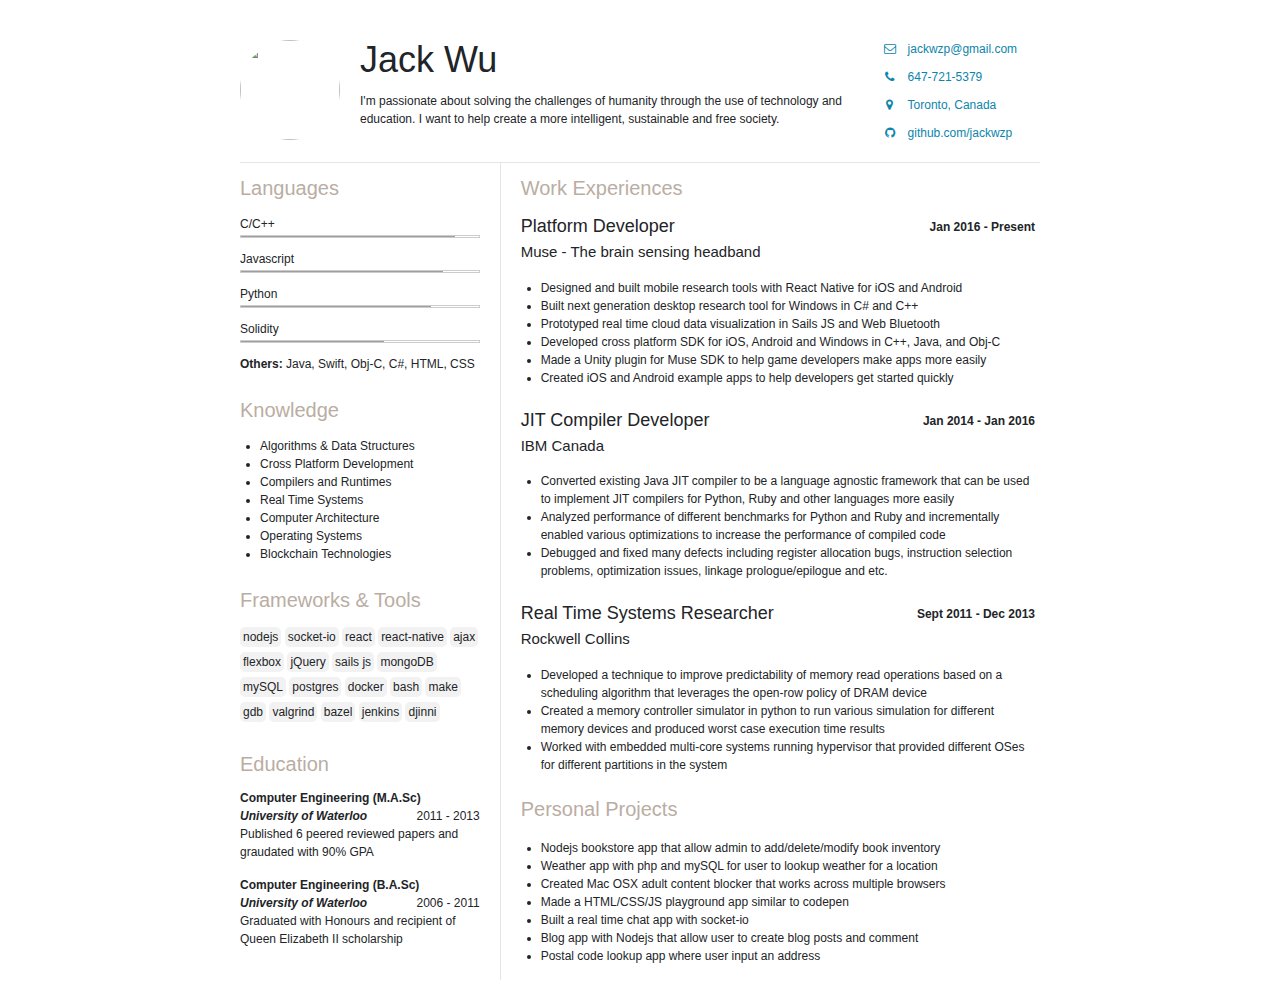
==== index.html @ 64647bea "Final Tweaks" ====
<!DOCTYPE html>
<html>
   <head>
      <link rel="stylesheet" href="style.css">
      <meta name="viewport" content="width=device-width, initial-scale=1.0">
      <title>Jack Wu - Software Developer</title>
      <meta charset="utf-8">
      <link rel="stylesheet" href="https://www.w3schools.com/w3css/4/w3.css">
      <link href="https://maxcdn.bootstrapcdn.com/font-awesome/4.7.0/css/font-awesome.min.css" rel="stylesheet" integrity="sha384-wvfXpqpZZVQGK6TAh5PVlGOfQNHSoD2xbE+QkPxCAFlNEevoEH3Sl0sibVcOQVnN" crossorigin="anonymous">
   </head>

   <body>
      <div class="container">

         <!-- HEADER -->
         <div class="header">
            <!-- <img id="profile-pic" src="https://storage.googleapis.com/choosemuse/Headshots/Andrew.jpg"/> -->
            <img id="profile-pic" src="https://en.gravatar.com/userimage/83760290/5ca10c9b306069e3bc7befd057744ef7.png?size=200"/>
            <div class="intro">
               <div class="jumbotron"><h1>Jack Wu</h1></div>
               <p>I'm passionate about solving the challenges of humanity through the use of technology and education. I want to help create a more intelligent, sustainable and free society.</p>
            </div>
            <div class="contact-info">
               <ul>
                  <li><i class="fa fa-fw fa-envelope-o icon-item" aria-hidden="true"></i>jackwzp@gmail.com</li>
                  <li><i class="fa fa-fw fa-phone icon-item" aria-hidden="true"></i>647-721-5379</li>
                  <li><i class="fa fa-fw fa-map-marker icon-item" aria-hidden="true"></i>Toronto, Canada</li>
                  <li><i class="fa fa-fw fa-github icon-item" aria-hidden="true"></i>github.com/jackwzp</li>
               </ul>
            </div>
         </div>


         <!-- BODY -->
         <div class="main-info">
            <!-- Side Bar -->
            <div class="side-bar">
               <div class="skills">
                  <h4>Languages</h4>
                  <p>C/C++</p>
                  <div class="w3-border">
                    <div class="w3-grey" style="height:1px;width:90%"></div>
                  </div>

                  <p>Javascript</p>
                  <div class="w3-border">
                    <div class="w3-grey" style="height:1px;width:85%"></div>
                  </div>

                  <p>Python</p>
                  <div class="w3-border">
                    <div class="w3-grey" style="height:1px;width:80%"></div>
                  </div>

                  <p>Solidity</p>
                  <div class="w3-border">
                    <div class="w3-grey" style="height:1px;width:60%"></div>
                  </div>

                  <p><strong>Others:</strong> Java, Swift, Obj-C, C#, HTML, CSS </p>
               </div>

               <div class="knowledge">
                  <h4>Knowledge</h4>
                  <ul class="knowledge-list">
                     <li>Algorithms & Data Structures</li>
                     <li>Cross Platform Development</li>
                     <li>Compilers and Runtimes</li>
                     <li>Real Time Systems</li>
                     <li>Computer Architecture</li>
                     <li>Operating Systems</li>
                     <li>Blockchain Technologies</li>                     
                  </ul>
                  <!-- <p class="knowledge-list">Algorithm & Data Structures, Operating Systems, Compilers and Runtimes, Real Time Systems, Computer Architecture, Cross Platform Development and Blockchain</p> -->
               </div>

               <div class="frameworks">
                  <h4>Frameworks & Tools</h4>
                  <ul>
                     <li>nodejs</li> <li>socket-io</li> <li>react</li> <li>react-native</li> <li>ajax</li>
                     <li>flexbox</li> <li>jQuery</li> <li>sails js</li> <li>mongoDB</li> <li>mySQL</li> <li>postgres</li>
                     <li>docker</li> <li>bash</li> <li>make</li> <li>gdb</li> <li>valgrind</li> <li>bazel</li>
                     <li>jenkins</li> <li>djinni</li>
                  </ul>
                  <!-- <p class="knowledge-list">nodejs, socket-io, react, react native, sails JS, flexbox, jQuery, Ajax, mongoDB, MySQL, Postgres, Unity, docker, bash, make, gdb, valgrind, git, djinni, jenkins, bazel</p> -->
               </div>

               <div class="education">
                  <h4>Education</h4>
                  <div class="education-item">
                     <p><strong>Computer Engineering (M.A.Sc)</strong></p>
                     <div class="education-year">
                        <p><em><strong>University of Waterloo</strong></em></p>
                        <p>2011 - 2013</p>
                     </div>
                     <p>Published 6 peered reviewed papers and graudated with 90% GPA</p>
                  </div>
                  <div class="education-item">
                     <p><strong>Computer Engineering (B.A.Sc)</strong></p>
                     <div class="education-year">
                        <p><em><strong>University of Waterloo</strong></em></p>
                        <p>2006 - 2011</p>
                     </div>
                     <p>Graduated with Honours and recipient of Queen Elizabeth II scholarship</p>
                  </div>
               </div>

            </div>

            <!-- Experiences -->
            <div class="info">
               <section class="experience">
                  <h4>Work Experiences</h4>
                  
                  <div class="experience-item">
                     <div class="exp-title">
                        <h2>Platform Developer</h2>
                        <p><strong>Jan 2016 - Present</strong></p>
                     </div>
                     <h3>Muse - The brain sensing headband</h3>
                     <ul>
                        <li>Designed and built mobile research tools with React Native for iOS and Android</li>
                        <li>Built next generation desktop research tool for Windows in C# and C++</li>                        
                        <li>Prototyped real time cloud data visualization in Sails JS and Web Bluetooth</li>
                        <li>Developed cross platform SDK for iOS, Android and Windows in C++, Java, and Obj-C</li>
                        <li>Made a Unity plugin for Muse SDK to help game developers make apps more easily</li>
                        <li>Created iOS and Android example apps to help developers get started quickly</li>
                     </ul>
                  </div>

                  <div class="experience-item">
                     <div class="exp-title">
                        <h2>JIT Compiler Developer</h2>
                        <p><strong>Jan 2014 - Jan 2016</strong></p>
                     </div>
                     <h3>IBM Canada</h3>
                     <ul>
                        <li>Converted existing Java JIT compiler to be a language agnostic framework that can be used to implement JIT compilers for Python, Ruby and other languages more easily</li>
                        <li>Analyzed performance of different benchmarks for Python and Ruby and incrementally enabled various optimizations to increase the performance of compiled code</li>
                        <li>Debugged and fixed many defects including register allocation bugs, instruction selection problems, optimization issues, linkage prologue/epilogue and etc.</li>
                     </ul>
                  </div>

                  <div class="experience-item">
                     <div class="exp-title">
                        <h2>Real Time Systems Researcher</h2>
                        <p><strong>Sept 2011 - Dec 2013</strong></p>
                     </div>
                     <h3>Rockwell Collins</h3>
                     <ul>
                        <li>Developed a technique to improve predictability of memory read operations based on a scheduling algorithm that leverages the open-row policy of DRAM device</li>
                        <li>Created a memory controller simulator in python to run various simulation for different memory devices and produced worst case execution time results</li>
                        <li>Worked with embedded multi-core systems running hypervisor that provided different OSes for different partitions in the system</li>
                     </ul>
                  </div>                  
               </section>

               <section class="projects">
                  <h4>Personal Projects</h4>
                  <ul>
                        <li>Nodejs bookstore app that allow admin to add/delete/modify book inventory</li>
                        <li>Weather app with php and mySQL for user to lookup weather for a location</li>
                        <li>Created Mac OSX adult content blocker that works across multiple browsers</li>
                        <li>Made a HTML/CSS/JS playground app similar to codepen</li>
                        <li>Built a real time chat app with socket-io</li>
                        <li>Blog app with Nodejs that allow user to create blog posts and comment</li>
                        <li>Postal code lookup app where user input an address</li>
                     </ul>
               </section>
            </div>
         </div>

      </div>
   </body>
</html>
---- style.css ----
body {
    font-family: Avenir-Book, sans-serif;
    /*background: #f7f6f5;*/
    color: #212429;
    margin: 0;
    text-rendering: optimizeLegibility;
    -webkit-font-smoothing: antialiased;
    -moz-osx-font-smoothing: grayscale;
    background-size: 100%;
    background-position: 0 -75px;
    background-repeat: no-repeat;
    -webkit-animation: fadein 1s ease;
    animation: fadein 1s ease;
    padding: 20px
}

a {
    text-decoration: none;
    color: #212429;
    -webkit-transition: color 0.25s;
    transition: color 0.25s
}
a:hover {
    color: #0C85AC;
    -webkit-transition: color 0.25s;
    transition: color 0.25s
}
h1 {
    font-family: Avenir-Heavy, sans-serif;
    font-size: 26px;
    line-height: 40px
}
h1 .light {
    font-family: Avenir-Light;
    font-weight: 400
}
h3 {
    font-weight: 300
}
h4 {
    font-family: Avenir-Heavy, sans-serif;
    font-size: 14px;
    color: #BAADA3;
    margin-bottom: 20px;
    margin-top: 25px
}
p {
    font-family: Avenir-Book, Avenir-Light, sans-serif;
    font-size: 12px;
    color: #222427;
}

/*ul {
    list-style-type: none;
    margin: 0;
    padding: 0
}
ul li {
    display: inline;
    font-family: Avenir-Medium, sans-serif;
    font-size: 18px;
    color: #0C85AC;
    padding: 5px
}
ul li:first-of-type {
    margin-right: 25px;
    padding-left: 0
}*/


.container {
    max-width: 800px;
    margin: auto;
    display: flex;
    justify-content: flex-start;
    flex-direction: column;
}

.header {
    display: flex;
    flex-direction: row;
}

#profile-pic {
    border-radius: 50%;
    margin: 20px 20px 20px 0;
    width: 100px;
    height: 100px;
}

.intro {
    margin-top: 10px;
    flex: 5;
}

.jumbotron {
    display: flex;
    justify-content: space-between;
    margin-bottom: -10px;
    /*margin-right: 10px;*/
}

.icon-item {
    margin-right: 10px;
}

.contact-info {
    display: flex;
    flex: 2;
    flex-direction: column;
    justify-content: space-between;
    margin-left: -30px;
}

.contact-info ul {
    list-style-type: none;
}

.contact-info ul li {
    font-family: Avenir-Medium, sans-serif;
    font-size: 12px;
    color: #0C85AC;
    padding: 5px;
}

.main-info {
    border-top: 1px solid rgba(0, 0, 0, 0.1);
    display: flex;    
}

.side-bar {
    border-right: 1px solid rgba(0, 0, 0, 0.1);
    display: flex;
    margin-right: 20px;
    flex: 1;
    flex-direction: column;
}

.info {
    flex: 2;
}

.w3-border {
    margin-right: 20px;
    margin-top: -10px;
}

.knowledge-list {
    /*text-align: justify;*/
    line-height: 18px;
    margin-right: 20px;
}

.knowledge ul {
    margin-left: -20px;
    font-family: Avenir-Book, Avenir-Light, sans-serif;
    font-size: 12px;
    color: #222427;
}

.frameworks ul {
    list-style: none;
    margin-right: 20px;
    overflow: hidden; 
    padding: 0;
    font-family: Avenir-Book, Avenir-Light, sans-serif;
    font-size: 12px;
    color: #222427;
}

.frameworks ul li {
    background: #f2f2f2;
    border-radius: 5px;
    color: #222427;
    display: inline-block;
    height: 20px;
    line-height: 20px;
    padding: 0 3px 0 3px;
    position: relative;
    margin-bottom: 5px;
    text-decoration: none;
    -webkit-transition: color 0.2s;
}

.education-item {
    margin-bottom: 15px;
    margin-right: 20px;
}

.education-item p {
    margin: 0;
}

.education-year {
    display: flex;
    flex-direction: row;
    justify-content: space-between;
}

.experience-item {
    margin-bottom: 20px
}

.experience-item h2 {
    margin: 0;
    font-family: Avenir-Heavy, sans-serif;
    font-size: 18px;
    color: #222427
}

.experience-item h3 {
    margin-top: 0;
    font-family: Avenir-Heavy, sans-serif;
    font-size: 15px;
    color: #222427
}

.exp-title {
    display: flex;
    justify-content: space-between;
}

.exp-title p {
    margin: 5px;
}

.experience-item ul {
    margin-left: -20px;
}

.experience-item ul li {
    font-family: Avenir-Book, Avenir-Light, sans-serif;
    font-size: 12px;
    color: #222427;
}

.projects ul {
    margin-left: -20px;
}

.projects ul li {
    font-family: Avenir-Book, Avenir-Light, sans-serif;
    font-size: 12px;
    color: #222427;
}


@media only screen and (max-width: 500px) {
    body {
        background-size: 100%;
        background-position: 0 0
    }
    .one-half:first-of-type {
        margin-right: 0;
        margin-bottom: 50px
    }
    section.intro {
        margin: 20px 0 40px 0
    }
    ul li {
        display: block;
        padding: 10px 10px 10px 0;
        margin: 5px 0 5px 0
    }
    .right-col {
        width: 100%;
        margin-bottom: 10px
    }
    .left-col {
        width: 100%;
        margin-bottom: 5px
    }
    h4 {
        margin-bottom: 20px
    }
    section.education,
    section.experience {
        margin-bottom: 40px
    }
    section.footer a {
        display: block;
        padding: 10px
    }
}


/*section.experience {
    border-top: 1px solid rgba(0, 0, 0, 0.1);
    margin-bottom: 60px
}*/

/*.left-col {
    width: 20%;
    box-sizing: border-box;
    display: inline-block;
    vertical-align: top;
    font-family: Avenir-Book, Avenir-Light, sans-serif;
    font-size: 15px;
    color: #222427;
    letter-spacing: 1px;
    padding-right: 20px
}
.right-col {
    width: 80%;
    box-sizing: border-box;
    display: inline-block;
    vertical-align: top;
    margin-bottom: 20px
}
.right-col h2 {
    margin: 0;
    font-family: Avenir-Heavy, sans-serif;
    font-size: 18px;
    color: #222427
}
.right-col h3 {
    margin-top: 0;
    font-family: Avenir-Heavy, sans-serif;
    font-size: 15px;
    color: #222427
}
*/


/*section.intro {
    margin: 0
}
section.intro a {
    color: #0C85AC
}
section.intro a:hover {
    color: #222427
}
section.intro li a::after {
    content: url('arrow.svg');
    padding: 0 2px 0 10px;
    position: relative;
    top: -3px;
    right: 0;
    -webkit-transition: right 0.75s ease;
    transition: right 0.75s ease
}
section.intro li a:hover::after {
    right: -10px;
    -webkit-transition: right 0.5s ease;
    transition: right 0.5s ease
}*/


/*section.footer {
    text-align: center;
    margin: 75px auto 75px auto;
    max-width: 260px
}
section.footer p {
    font-family: Avenir-Medium, sans-serif;
    font-size: 18px;
    color: #222427;
    line-height: 30px
}
section.footer a {
    color: #0C85AC
}
section.footer a:hover {
    color: #000
}
section.footer .sunset {
    text-align: center;
    margin-top: 60px
}
section.footer .sunset img {
    width: 50px;
    height: 50px
}*/
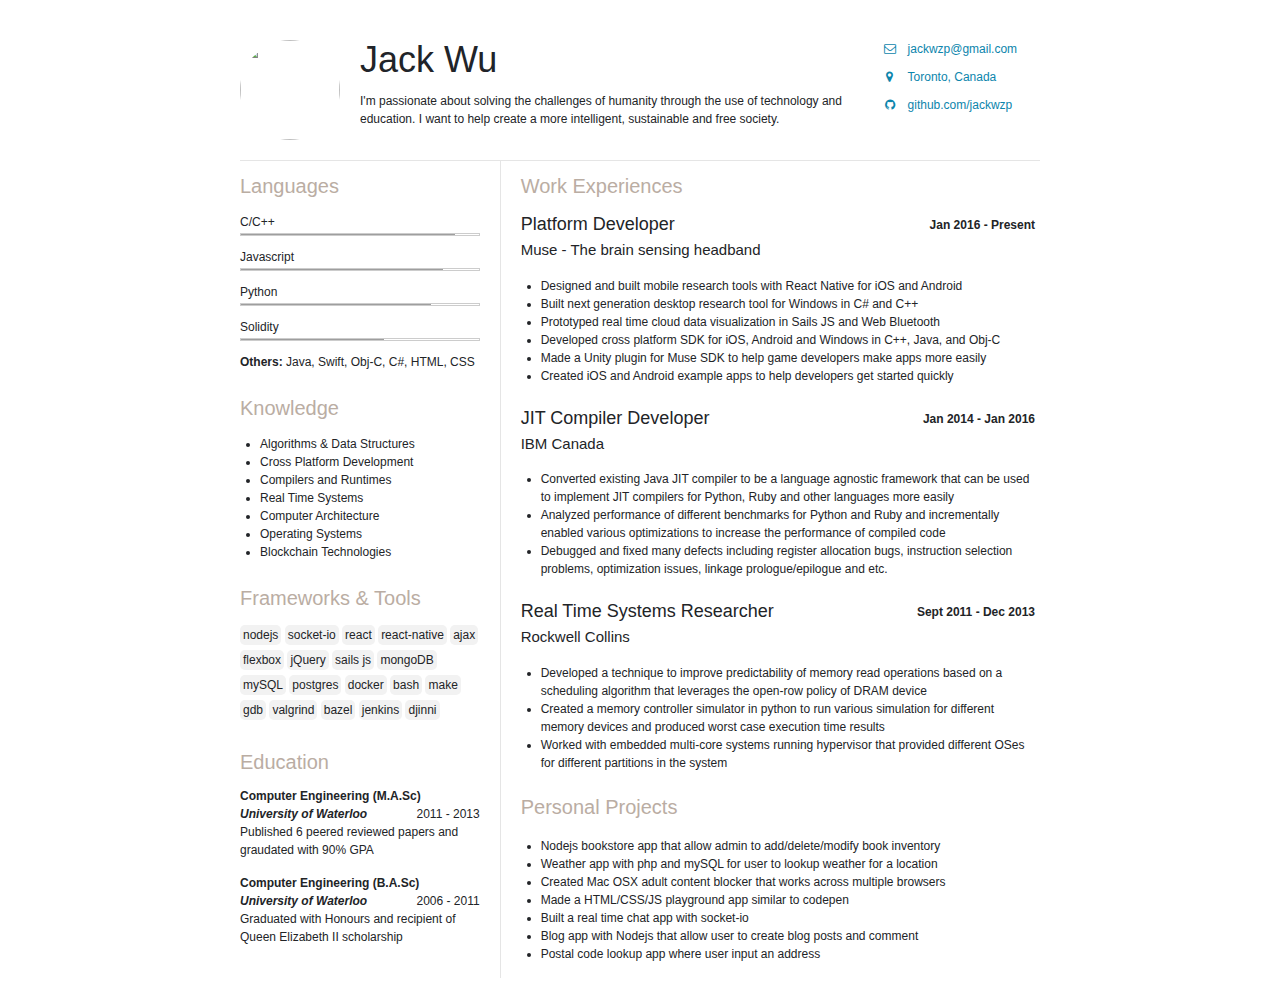
==== commit 79b7aac5: "remove info" ====
--- a/index.html
+++ b/index.html
@@ -14,8 +14,8 @@
 
          <!-- HEADER -->
          <div class="header">
-            <!-- <img id="profile-pic" src="https://storage.googleapis.com/choosemuse/Headshots/Andrew.jpg"/> -->
             <img id="profile-pic" src="https://en.gravatar.com/userimage/83760290/5ca10c9b306069e3bc7befd057744ef7.png?size=200"/>
+
             <div class="intro">
                <div class="jumbotron"><h1>Jack Wu</h1></div>
                <p>I'm passionate about solving the challenges of humanity through the use of technology and education. I want to help create a more intelligent, sustainable and free society.</p>
@@ -23,7 +23,6 @@
             <div class="contact-info">
                <ul>
                   <li><i class="fa fa-fw fa-envelope-o icon-item" aria-hidden="true"></i>jackwzp@gmail.com</li>
-                  <li><i class="fa fa-fw fa-phone icon-item" aria-hidden="true"></i>647-721-5379</li>
                   <li><i class="fa fa-fw fa-map-marker icon-item" aria-hidden="true"></i>Toronto, Canada</li>
                   <li><i class="fa fa-fw fa-github icon-item" aria-hidden="true"></i>github.com/jackwzp</li>
                </ul>
@@ -69,7 +68,7 @@
                      <li>Real Time Systems</li>
                      <li>Computer Architecture</li>
                      <li>Operating Systems</li>
-                     <li>Blockchain Technologies</li>                     
+                     <li>Blockchain Technologies</li>
                   </ul>
                   <!-- <p class="knowledge-list">Algorithm & Data Structures, Operating Systems, Compilers and Runtimes, Real Time Systems, Computer Architecture, Cross Platform Development and Blockchain</p> -->
                </div>
@@ -111,7 +110,7 @@
             <div class="info">
                <section class="experience">
                   <h4>Work Experiences</h4>
-                  
+
                   <div class="experience-item">
                      <div class="exp-title">
                         <h2>Platform Developer</h2>
@@ -120,7 +119,7 @@
                      <h3>Muse - The brain sensing headband</h3>
                      <ul>
                         <li>Designed and built mobile research tools with React Native for iOS and Android</li>
-                        <li>Built next generation desktop research tool for Windows in C# and C++</li>                        
+                        <li>Built next generation desktop research tool for Windows in C# and C++</li>
                         <li>Prototyped real time cloud data visualization in Sails JS and Web Bluetooth</li>
                         <li>Developed cross platform SDK for iOS, Android and Windows in C++, Java, and Obj-C</li>
                         <li>Made a Unity plugin for Muse SDK to help game developers make apps more easily</li>
@@ -152,7 +151,7 @@
                         <li>Created a memory controller simulator in python to run various simulation for different memory devices and produced worst case execution time results</li>
                         <li>Worked with embedded multi-core systems running hypervisor that provided different OSes for different partitions in the system</li>
                      </ul>
-                  </div>                  
+                  </div>
                </section>
 
                <section class="projects">
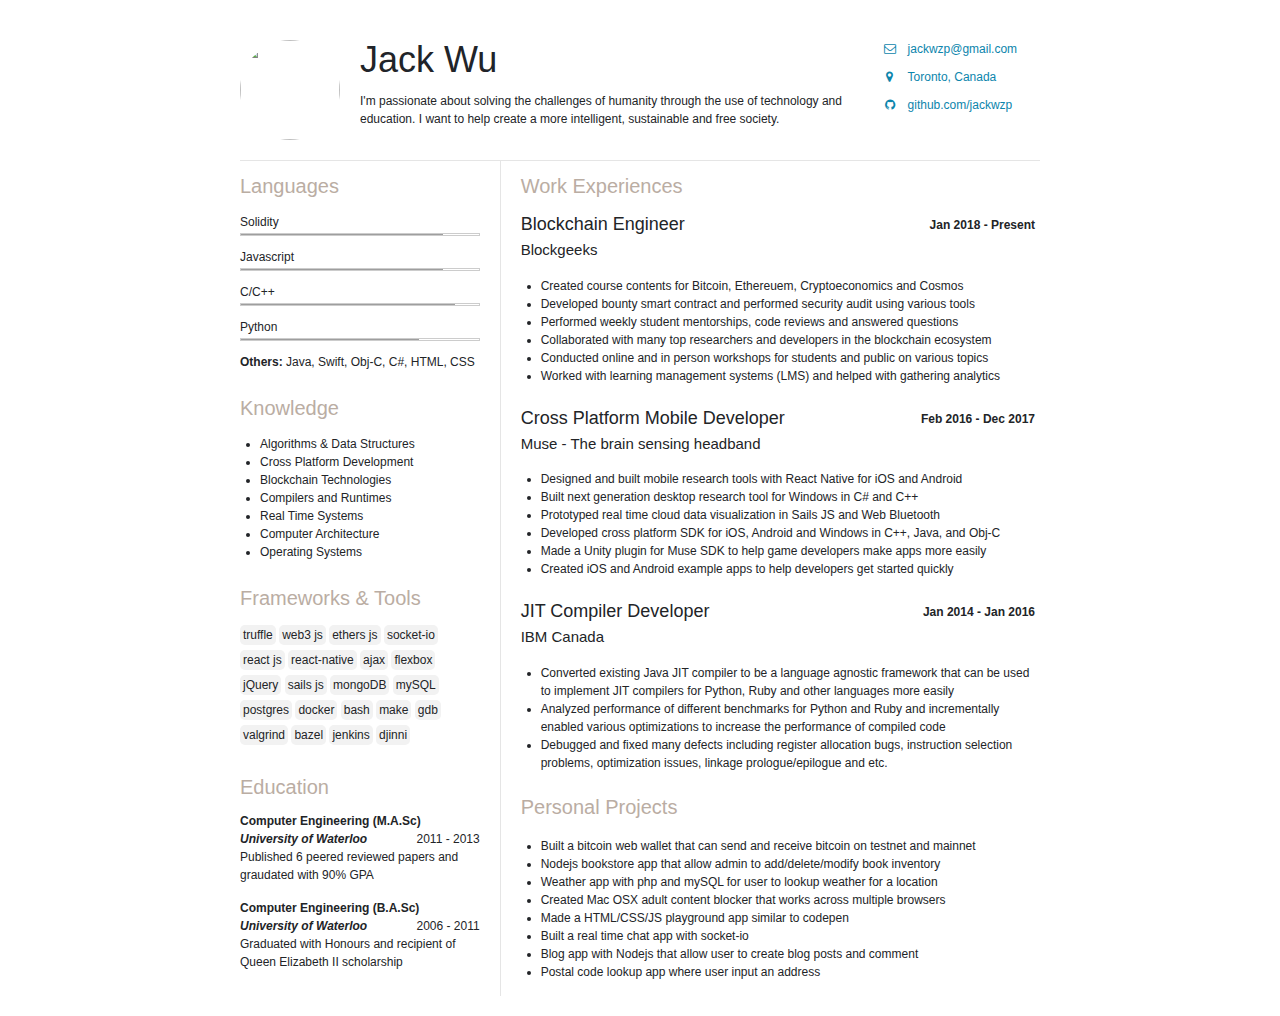
==== commit 2bcd2423: "update bg exp" ====
--- a/index.html
+++ b/index.html
@@ -36,9 +36,9 @@
             <div class="side-bar">
                <div class="skills">
                   <h4>Languages</h4>
-                  <p>C/C++</p>
+                  <p>Solidity</p>
                   <div class="w3-border">
-                    <div class="w3-grey" style="height:1px;width:90%"></div>
+                    <div class="w3-grey" style="height:1px;width:85%"></div>
                   </div>
 
                   <p>Javascript</p>
@@ -46,14 +46,14 @@
                     <div class="w3-grey" style="height:1px;width:85%"></div>
                   </div>
 
+                  <p>C/C++</p>
+                  <div class="w3-border">
+                    <div class="w3-grey" style="height:1px;width:90%"></div>
+                  </div>
+
                   <p>Python</p>
                   <div class="w3-border">
-                    <div class="w3-grey" style="height:1px;width:80%"></div>
-                  </div>
-
-                  <p>Solidity</p>
-                  <div class="w3-border">
-                    <div class="w3-grey" style="height:1px;width:60%"></div>
+                    <div class="w3-grey" style="height:1px;width:75%"></div>
                   </div>
 
                   <p><strong>Others:</strong> Java, Swift, Obj-C, C#, HTML, CSS </p>
@@ -64,11 +64,11 @@
                   <ul class="knowledge-list">
                      <li>Algorithms & Data Structures</li>
                      <li>Cross Platform Development</li>
+                     <li>Blockchain Technologies</li>
                      <li>Compilers and Runtimes</li>
                      <li>Real Time Systems</li>
                      <li>Computer Architecture</li>
                      <li>Operating Systems</li>
-                     <li>Blockchain Technologies</li>
                   </ul>
                   <!-- <p class="knowledge-list">Algorithm & Data Structures, Operating Systems, Compilers and Runtimes, Real Time Systems, Computer Architecture, Cross Platform Development and Blockchain</p> -->
                </div>
@@ -76,7 +76,7 @@
                <div class="frameworks">
                   <h4>Frameworks & Tools</h4>
                   <ul>
-                     <li>nodejs</li> <li>socket-io</li> <li>react</li> <li>react-native</li> <li>ajax</li>
+                     <li>truffle</li> <li>web3 js</li> <li>ethers js</li> <li>socket-io</li> <li>react js</li> <li>react-native</li> <li>ajax</li>
                      <li>flexbox</li> <li>jQuery</li> <li>sails js</li> <li>mongoDB</li> <li>mySQL</li> <li>postgres</li>
                      <li>docker</li> <li>bash</li> <li>make</li> <li>gdb</li> <li>valgrind</li> <li>bazel</li>
                      <li>jenkins</li> <li>djinni</li>
@@ -112,9 +112,25 @@
                   <h4>Work Experiences</h4>
 
                   <div class="experience-item">
+                    <div class="exp-title">
+                      <h2>Blockchain Engineer</h2>
+                      <p><strong>Jan 2018 - Present</strong></p>
+                    </div>
+                    <h3>Blockgeeks</h3>
+                    <ul>
+                      <li>Created course contents for Bitcoin, Ethereuem, Cryptoeconomics and Cosmos</li>
+                      <li>Developed bounty smart contract and performed security audit using various tools</li>
+                      <li>Performed weekly student mentorships, code reviews and answered questions</li>
+                      <li>Collaborated with many top researchers and developers in the blockchain ecosystem</li>
+                      <li>Conducted online and in person workshops for students and public on various topics</li>
+                      <li>Worked with learning management systems (LMS) and helped with gathering analytics</li>
+                    </ul>
+                  </div>
+
+                  <div class="experience-item">
                      <div class="exp-title">
-                        <h2>Platform Developer</h2>
-                        <p><strong>Jan 2016 - Present</strong></p>
+                        <h2>Cross Platform Mobile Developer</h2>
+                        <p><strong>Feb 2016 - Dec 2017</strong></p>
                      </div>
                      <h3>Muse - The brain sensing headband</h3>
                      <ul>
@@ -140,7 +156,7 @@
                      </ul>
                   </div>
 
-                  <div class="experience-item">
+                  <!-- <div class="experience-item">
                      <div class="exp-title">
                         <h2>Real Time Systems Researcher</h2>
                         <p><strong>Sept 2011 - Dec 2013</strong></p>
@@ -151,12 +167,13 @@
                         <li>Created a memory controller simulator in python to run various simulation for different memory devices and produced worst case execution time results</li>
                         <li>Worked with embedded multi-core systems running hypervisor that provided different OSes for different partitions in the system</li>
                      </ul>
-                  </div>
+                  </div> -->
                </section>
 
                <section class="projects">
                   <h4>Personal Projects</h4>
                   <ul>
+                        <li>Built a bitcoin web wallet that can send and receive bitcoin on testnet and mainnet</li>
                         <li>Nodejs bookstore app that allow admin to add/delete/modify book inventory</li>
                         <li>Weather app with php and mySQL for user to lookup weather for a location</li>
                         <li>Created Mac OSX adult content blocker that works across multiple browsers</li>
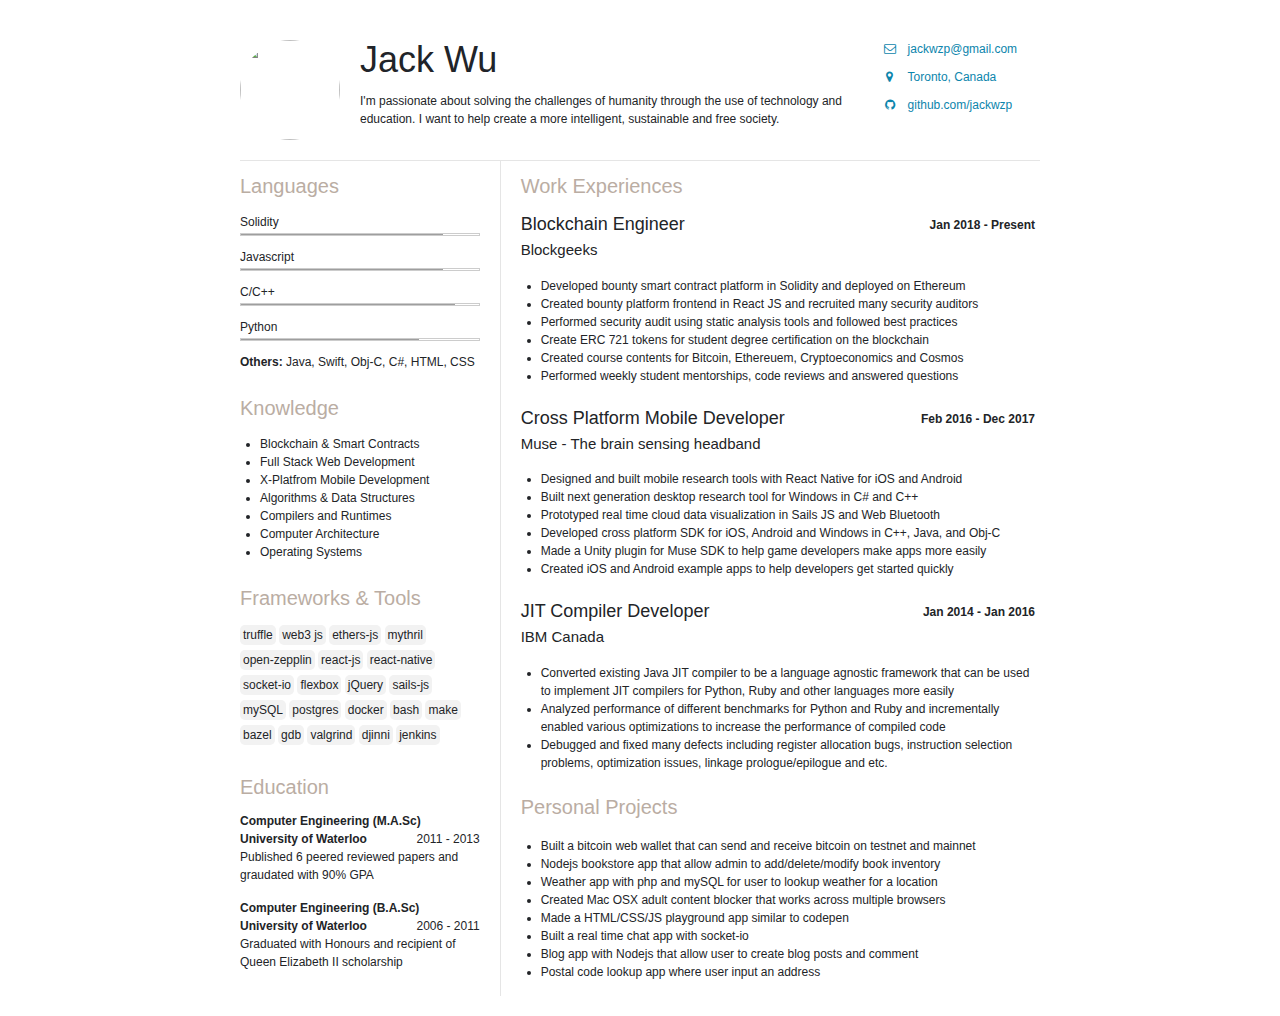
==== commit fe5e340a: "update" ====
--- a/index.html
+++ b/index.html
@@ -62,11 +62,11 @@
                <div class="knowledge">
                   <h4>Knowledge</h4>
                   <ul class="knowledge-list">
+                     <li>Blockchain & Smart Contracts</li>
+                     <li>Full Stack Web Development</li>
+                     <li>X-Platfrom Mobile Development</li>
                      <li>Algorithms & Data Structures</li>
-                     <li>Cross Platform Development</li>
-                     <li>Blockchain Technologies</li>
                      <li>Compilers and Runtimes</li>
-                     <li>Real Time Systems</li>
                      <li>Computer Architecture</li>
                      <li>Operating Systems</li>
                   </ul>
@@ -76,10 +76,11 @@
                <div class="frameworks">
                   <h4>Frameworks & Tools</h4>
                   <ul>
-                     <li>truffle</li> <li>web3 js</li> <li>ethers js</li> <li>socket-io</li> <li>react js</li> <li>react-native</li> <li>ajax</li>
-                     <li>flexbox</li> <li>jQuery</li> <li>sails js</li> <li>mongoDB</li> <li>mySQL</li> <li>postgres</li>
-                     <li>docker</li> <li>bash</li> <li>make</li> <li>gdb</li> <li>valgrind</li> <li>bazel</li>
-                     <li>jenkins</li> <li>djinni</li>
+                     <li>truffle</li> <li>web3 js</li> <li>ethers-js</li> <li>mythril</li>
+                     <li>open-zepplin</li> <li>react-js</li> <li>react-native</li>
+                     <li>socket-io</li> <li>flexbox</li> <li>jQuery</li> <li>sails-js</li>
+                     <li>mySQL</li> <li>postgres</li> <li>docker</li> <li>bash</li> <li>make</li>
+                     <li>bazel</li> <li>gdb</li> <li>valgrind</li> <li>djinni</li> <li>jenkins</li>
                   </ul>
                   <!-- <p class="knowledge-list">nodejs, socket-io, react, react native, sails JS, flexbox, jQuery, Ajax, mongoDB, MySQL, Postgres, Unity, docker, bash, make, gdb, valgrind, git, djinni, jenkins, bazel</p> -->
                </div>
@@ -89,7 +90,7 @@
                   <div class="education-item">
                      <p><strong>Computer Engineering (M.A.Sc)</strong></p>
                      <div class="education-year">
-                        <p><em><strong>University of Waterloo</strong></em></p>
+                        <p><strong>University of Waterloo</strong></p>
                         <p>2011 - 2013</p>
                      </div>
                      <p>Published 6 peered reviewed papers and graudated with 90% GPA</p>
@@ -97,7 +98,7 @@
                   <div class="education-item">
                      <p><strong>Computer Engineering (B.A.Sc)</strong></p>
                      <div class="education-year">
-                        <p><em><strong>University of Waterloo</strong></em></p>
+                        <p><strong>University of Waterloo</strong></p>
                         <p>2006 - 2011</p>
                      </div>
                      <p>Graduated with Honours and recipient of Queen Elizabeth II scholarship</p>
@@ -118,12 +119,12 @@
                     </div>
                     <h3>Blockgeeks</h3>
                     <ul>
+                      <li>Developed bounty smart contract platform in Solidity and deployed on Ethereum</li>
+                      <li>Created bounty platform frontend in React JS and recruited many security auditors</li>
+                      <li>Performed security audit using static analysis tools and followed best practices</li>
+                      <li>Create ERC 721 tokens for student degree certification on the blockchain</li>
                       <li>Created course contents for Bitcoin, Ethereuem, Cryptoeconomics and Cosmos</li>
-                      <li>Developed bounty smart contract and performed security audit using various tools</li>
                       <li>Performed weekly student mentorships, code reviews and answered questions</li>
-                      <li>Collaborated with many top researchers and developers in the blockchain ecosystem</li>
-                      <li>Conducted online and in person workshops for students and public on various topics</li>
-                      <li>Worked with learning management systems (LMS) and helped with gathering analytics</li>
                     </ul>
                   </div>
 
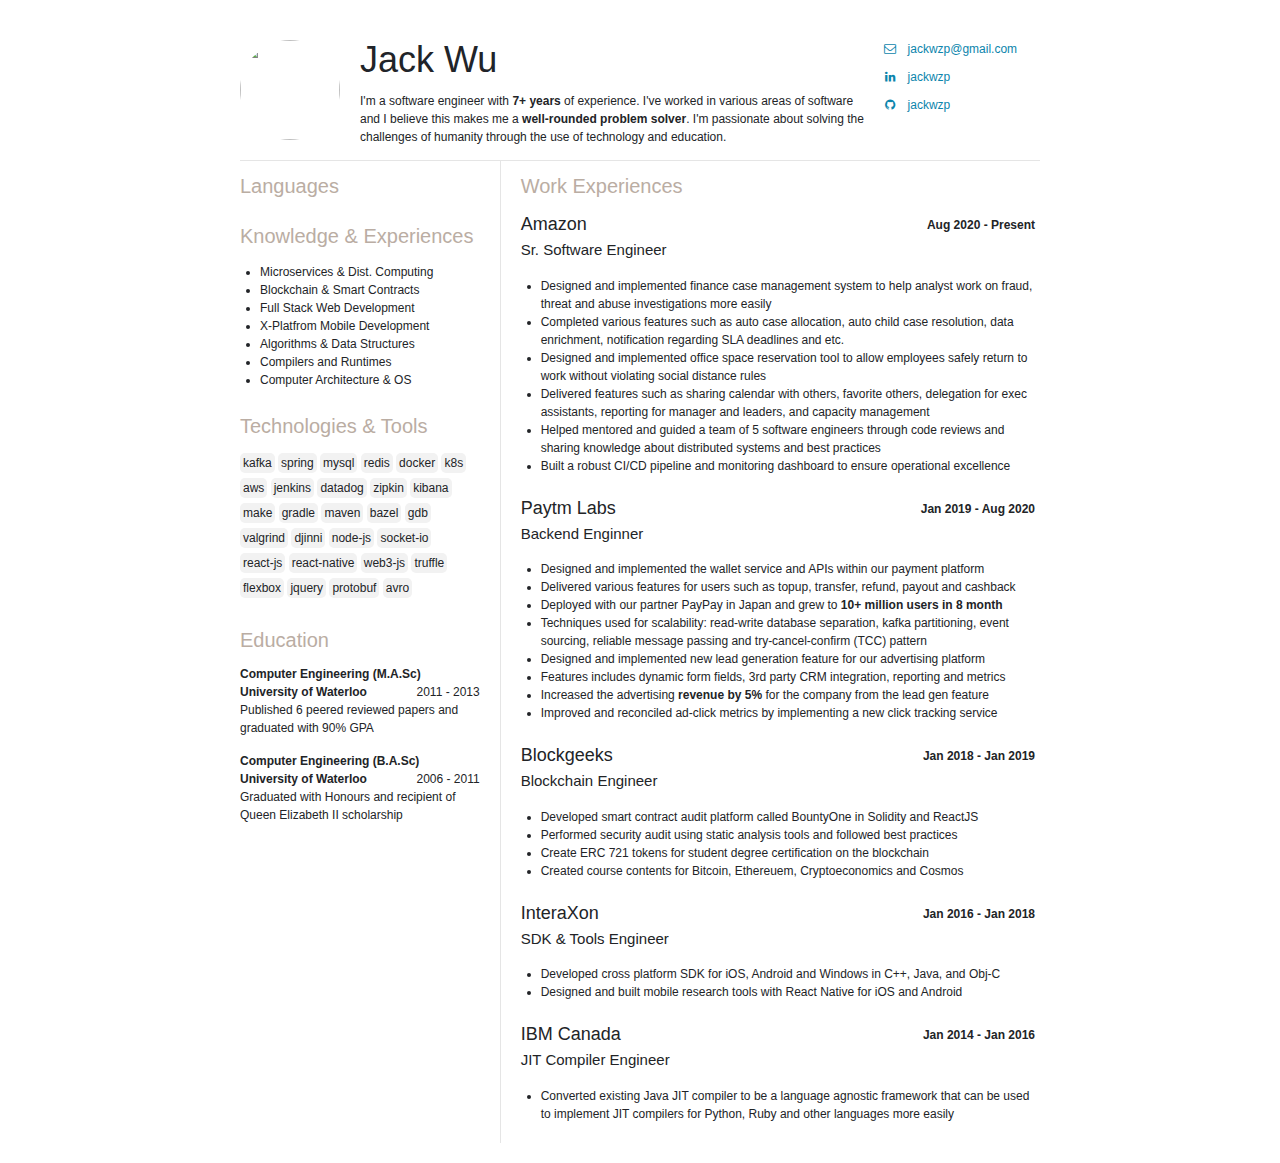
==== commit f9af7a52: "Update index.html" ====
--- a/index.html
+++ b/index.html
@@ -7,6 +7,8 @@
       <meta charset="utf-8">
       <link rel="stylesheet" href="https://www.w3schools.com/w3css/4/w3.css">
       <link href="https://maxcdn.bootstrapcdn.com/font-awesome/4.7.0/css/font-awesome.min.css" rel="stylesheet" integrity="sha384-wvfXpqpZZVQGK6TAh5PVlGOfQNHSoD2xbE+QkPxCAFlNEevoEH3Sl0sibVcOQVnN" crossorigin="anonymous">
+      <script type="text/javascript" src="https://www.gstatic.com/charts/loader.js"></script>
+
    </head>
 
    <body>
@@ -15,16 +17,17 @@
          <!-- HEADER -->
          <div class="header">
             <img id="profile-pic" src="https://en.gravatar.com/userimage/83760290/5ca10c9b306069e3bc7befd057744ef7.png?size=200"/>
-
             <div class="intro">
                <div class="jumbotron"><h1>Jack Wu</h1></div>
-               <p>I'm passionate about solving the challenges of humanity through the use of technology and education. I want to help create a more intelligent, sustainable and free society.</p>
+               <p>I'm a software engineer with <strong>7+ years</strong> of experience. I've worked in various areas of software and I believe this
+                     makes me a <strong>well-rounded problem solver</strong>. I'm passionate about solving the challenges of humanity through the use of technology and education.
             </div>
             <div class="contact-info">
                <ul>
+                  <!-- <li><i class="fa fa-fw fa-phone icon-item" aria-hidden="true"></i>(647) 721-5379</li> -->
                   <li><i class="fa fa-fw fa-envelope-o icon-item" aria-hidden="true"></i>jackwzp@gmail.com</li>
-                  <li><i class="fa fa-fw fa-map-marker icon-item" aria-hidden="true"></i>Toronto, Canada</li>
-                  <li><i class="fa fa-fw fa-github icon-item" aria-hidden="true"></i>github.com/jackwzp</li>
+                  <li><i class="fa fa-fw fa-linkedin icon-item" aria-hidden="true"></i>jackwzp</li>
+                  <li><i class="fa fa-fw fa-github icon-item" aria-hidden="true"></i>jackwzp</li>
                </ul>
             </div>
          </div>
@@ -36,53 +39,37 @@
             <div class="side-bar">
                <div class="skills">
                   <h4>Languages</h4>
-                  <p>Solidity</p>
-                  <div class="w3-border">
-                    <div class="w3-grey" style="height:1px;width:85%"></div>
-                  </div>
-
-                  <p>Javascript</p>
-                  <div class="w3-border">
-                    <div class="w3-grey" style="height:1px;width:85%"></div>
-                  </div>
-
-                  <p>C/C++</p>
-                  <div class="w3-border">
-                    <div class="w3-grey" style="height:1px;width:90%"></div>
-                  </div>
-
-                  <p>Python</p>
-                  <div class="w3-border">
-                    <div class="w3-grey" style="height:1px;width:75%"></div>
-                  </div>
-
-                  <p><strong>Others:</strong> Java, Swift, Obj-C, C#, HTML, CSS </p>
+                  <div id="piechart"></div>
                </div>
 
                <div class="knowledge">
-                  <h4>Knowledge</h4>
+                  <h4>Knowledge & Experiences</h4>
                   <ul class="knowledge-list">
+                     <li>Microservices & Dist. Computing</li>
                      <li>Blockchain & Smart Contracts</li>
                      <li>Full Stack Web Development</li>
                      <li>X-Platfrom Mobile Development</li>
                      <li>Algorithms & Data Structures</li>
                      <li>Compilers and Runtimes</li>
-                     <li>Computer Architecture</li>
-                     <li>Operating Systems</li>
+                     <li>Computer Architecture & OS</li>
                   </ul>
-                  <!-- <p class="knowledge-list">Algorithm & Data Structures, Operating Systems, Compilers and Runtimes, Real Time Systems, Computer Architecture, Cross Platform Development and Blockchain</p> -->
+                  
                </div>
 
                <div class="frameworks">
-                  <h4>Frameworks & Tools</h4>
+                  <h4>Technologies & Tools</h4>
                   <ul>
-                     <li>truffle</li> <li>web3 js</li> <li>ethers-js</li> <li>mythril</li>
-                     <li>open-zepplin</li> <li>react-js</li> <li>react-native</li>
-                     <li>socket-io</li> <li>flexbox</li> <li>jQuery</li> <li>sails-js</li>
-                     <li>mySQL</li> <li>postgres</li> <li>docker</li> <li>bash</li> <li>make</li>
-                     <li>bazel</li> <li>gdb</li> <li>valgrind</li> <li>djinni</li> <li>jenkins</li>
+                     <li>kafka</li> <li>spring</li> <li>mysql</li>
+                     <li>redis</li> <li>docker</li> <li>k8s</li> <li>aws</li>
+                     <li>jenkins</li> <li>datadog</li> <li>zipkin</li> <li>kibana</li>
+                     <li>make</li> <li>gradle</li> <li>maven</li> <li>bazel</li>
+                     <li>gdb</li> <li>valgrind</li> <li>djinni</li>
+                     <li>node-js</li> <li>socket-io</li>
+                     <li>react-js</li> <li>react-native</li>
+                     <li>web3-js</li> <li>truffle</li>
+                     <li>flexbox</li> <li>jquery</li> <li>protobuf</li> <li>avro</li>
                   </ul>
-                  <!-- <p class="knowledge-list">nodejs, socket-io, react, react native, sails JS, flexbox, jQuery, Ajax, mongoDB, MySQL, Postgres, Unity, docker, bash, make, gdb, valgrind, git, djinni, jenkins, bazel</p> -->
+                  
                </div>
 
                <div class="education">
@@ -93,7 +80,7 @@
                         <p><strong>University of Waterloo</strong></p>
                         <p>2011 - 2013</p>
                      </div>
-                     <p>Published 6 peered reviewed papers and graudated with 90% GPA</p>
+                     <p>Published 6 peered reviewed papers and graduated with 90% GPA</p>
                   </div>
                   <div class="education-item">
                      <p><strong>Computer Engineering (B.A.Sc)</strong></p>
@@ -113,80 +100,115 @@
                   <h4>Work Experiences</h4>
 
                   <div class="experience-item">
+                     <div class="exp-title">
+                        <h2>Amazon</h2>
+                        <p><strong>Aug 2020 - Present</strong></p>
+                     </div>
+                     <h3>Sr. Software Engineer</h3>
+                     <ul>
+                        <li>Designed and implemented finance case management system to help analyst work on fraud, threat and abuse investigations more easily</li>
+                        <li>Completed various features such as auto case allocation, auto child case resolution, data enrichment, notification regarding SLA deadlines and etc.</li>
+                        <li>Designed and implemented office space reservation tool to allow employees safely return to work without violating social distance rules</li>
+                        <li>Delivered features such as sharing calendar with others, favorite others, delegation for exec assistants, reporting for manager and leaders, and capacity management</li>
+                        <li>Helped mentored and guided a team of 5 software engineers through code reviews and sharing knowledge about distributed systems and best practices</li>
+                        <li>Built a robust CI/CD pipeline and monitoring dashboard to ensure operational excellence</li>
+                     </ul>
+                  </div>
+
+
+                  <div class="experience-item">
                     <div class="exp-title">
-                      <h2>Blockchain Engineer</h2>
-                      <p><strong>Jan 2018 - Present</strong></p>
+                      <h2>Paytm Labs</h2>
+                      <p><strong>Jan 2019 - Aug 2020</strong></p>
                     </div>
-                    <h3>Blockgeeks</h3>
+                    <h3>Backend Enginner</h3>
                     <ul>
-                      <li>Developed bounty smart contract platform in Solidity and deployed on Ethereum</li>
-                      <li>Created bounty platform frontend in React JS and recruited many security auditors</li>
+                      <li>Designed and implemented the wallet service and APIs within our payment platform</li>
+                      <li>Delivered various features for users such as topup, transfer, refund, payout and cashback</li>
+                      <li>Deployed with our partner <a href='https://techcrunch.com/2019/08/08/paypay-10m-users/'>PayPay</a> in Japan and grew to <strong>10+ million users in 8 month</strong></li>
+                      <li>Techniques used for scalability: read-write database separation, kafka partitioning, event sourcing, reliable message passing and try-cancel-confirm (TCC) pattern</li>
+                      <!-- <li>recon, ingestion, cron jobs, reporting, tcc pattern, api, sagas, audit log, sharding, TiDB, jwt, migration, sqs indexer, AM sunset, paymentv3, reliable messaging, script engine, log4j, eks, s3, </li> -->
+                      <li>Designed and implemented new lead generation feature for our advertising platform</li>
+                      <li>Features includes dynamic form fields, 3rd party CRM integration, reporting and metrics</li>
+                      <li>Increased the advertising <strong>revenue by 5%</strong> for the company from the lead gen feature</li>
+                      <li>Improved and reconciled ad-click metrics by implementing a new click tracking service</li>
+                    </ul>
+                  </div>
+
+                  <div class="experience-item">
+                    <div class="exp-title">
+                      <h2>Blockgeeks</h2>
+                      <p><strong>Jan 2018 - Jan 2019</strong></p>
+                    </div>
+                    <h3>Blockchain Engineer</h3>
+                    <ul>
+                      <li>Developed smart contract audit platform called <a href='https://bountyone.io'>BountyOne</a> in Solidity and ReactJS</li>
                       <li>Performed security audit using static analysis tools and followed best practices</li>
-                      <li>Create ERC 721 tokens for student degree certification on the blockchain</li>
-                      <li>Created course contents for Bitcoin, Ethereuem, Cryptoeconomics and Cosmos</li>
-                      <li>Performed weekly student mentorships, code reviews and answered questions</li>
+                     <li>Create ERC 721 tokens for student degree certification on the blockchain</li>
+                     <li>Created course contents for Bitcoin, Ethereuem, Cryptoeconomics and Cosmos</li>                      
                     </ul>
                   </div>
 
                   <div class="experience-item">
                      <div class="exp-title">
-                        <h2>Cross Platform Mobile Developer</h2>
-                        <p><strong>Feb 2016 - Dec 2017</strong></p>
-                     </div>
-                     <h3>Muse - The brain sensing headband</h3>
+                        <h2>InteraXon</h2>
+                        <p><strong>Jan 2016 - Jan 2018</strong></p>
+                     </div>
+                     <h3>SDK & Tools Engineer</h3>
                      <ul>
+                        <li>Developed cross platform SDK for iOS, Android and Windows in C++, Java, and Obj-C</li>
                         <li>Designed and built mobile research tools with React Native for iOS and Android</li>
-                        <li>Built next generation desktop research tool for Windows in C# and C++</li>
-                        <li>Prototyped real time cloud data visualization in Sails JS and Web Bluetooth</li>
-                        <li>Developed cross platform SDK for iOS, Android and Windows in C++, Java, and Obj-C</li>
-                        <li>Made a Unity plugin for Muse SDK to help game developers make apps more easily</li>
-                        <li>Created iOS and Android example apps to help developers get started quickly</li>
                      </ul>
                   </div>
 
                   <div class="experience-item">
                      <div class="exp-title">
-                        <h2>JIT Compiler Developer</h2>
+                        <h2>IBM Canada</h2>
                         <p><strong>Jan 2014 - Jan 2016</strong></p>
                      </div>
-                     <h3>IBM Canada</h3>
+                     <h3>JIT Compiler Engineer</h3>
                      <ul>
-                        <li>Converted existing Java JIT compiler to be a language agnostic framework that can be used to implement JIT compilers for Python, Ruby and other languages more easily</li>
-                        <li>Analyzed performance of different benchmarks for Python and Ruby and incrementally enabled various optimizations to increase the performance of compiled code</li>
-                        <li>Debugged and fixed many defects including register allocation bugs, instruction selection problems, optimization issues, linkage prologue/epilogue and etc.</li>
+                        <li>Converted existing Java JIT compiler to be a language agnostic framework that can be used to implement JIT compilers for
+                        Python, Ruby and other languages more easily</li>
                      </ul>
                   </div>
 
-                  <!-- <div class="experience-item">
-                     <div class="exp-title">
-                        <h2>Real Time Systems Researcher</h2>
-                        <p><strong>Sept 2011 - Dec 2013</strong></p>
-                     </div>
-                     <h3>Rockwell Collins</h3>
-                     <ul>
-                        <li>Developed a technique to improve predictability of memory read operations based on a scheduling algorithm that leverages the open-row policy of DRAM device</li>
-                        <li>Created a memory controller simulator in python to run various simulation for different memory devices and produced worst case execution time results</li>
-                        <li>Worked with embedded multi-core systems running hypervisor that provided different OSes for different partitions in the system</li>
-                     </ul>
-                  </div> -->
                </section>
-
-               <section class="projects">
-                  <h4>Personal Projects</h4>
-                  <ul>
-                        <li>Built a bitcoin web wallet that can send and receive bitcoin on testnet and mainnet</li>
-                        <li>Nodejs bookstore app that allow admin to add/delete/modify book inventory</li>
-                        <li>Weather app with php and mySQL for user to lookup weather for a location</li>
-                        <li>Created Mac OSX adult content blocker that works across multiple browsers</li>
-                        <li>Made a HTML/CSS/JS playground app similar to codepen</li>
-                        <li>Built a real time chat app with socket-io</li>
-                        <li>Blog app with Nodejs that allow user to create blog posts and comment</li>
-                        <li>Postal code lookup app where user input an address</li>
-                     </ul>
-               </section>
             </div>
          </div>
 
       </div>
+
+
+      <script type="text/javascript">
+         google.charts.load('current', { 'packages': ['corechart'] });
+         google.charts.setOnLoadCallback(drawChart);
+
+         function drawChart() {
+
+            var data = google.visualization.arrayToDataTable([
+               ['Lang', 'YOE'],
+               ['Java (6 Yrs)', 5],
+               ['Python (4 Yrs)', 4],
+               ['Solidity (3 Yrs)', 4],
+               ['JS (3 Yrs)', 3],
+               ['Others', 1.5]
+            ]);
+
+            var options = {
+               legend: 'none',
+               enableInteractivity: false,
+               pieSliceText: 'label',
+               pieSliceTextStyle: { fontSize: 10},
+               // colors: [],
+               chartArea: { left: 0, top: 0, width: '100%', height: '100%' }
+               // title: 'My Daily Activities'
+            };
+
+            var chart = new google.visualization.PieChart(document.getElementById('piechart'));
+
+            chart.draw(data, options);
+         }
+      </script>
    </body>
-</html>+</html>
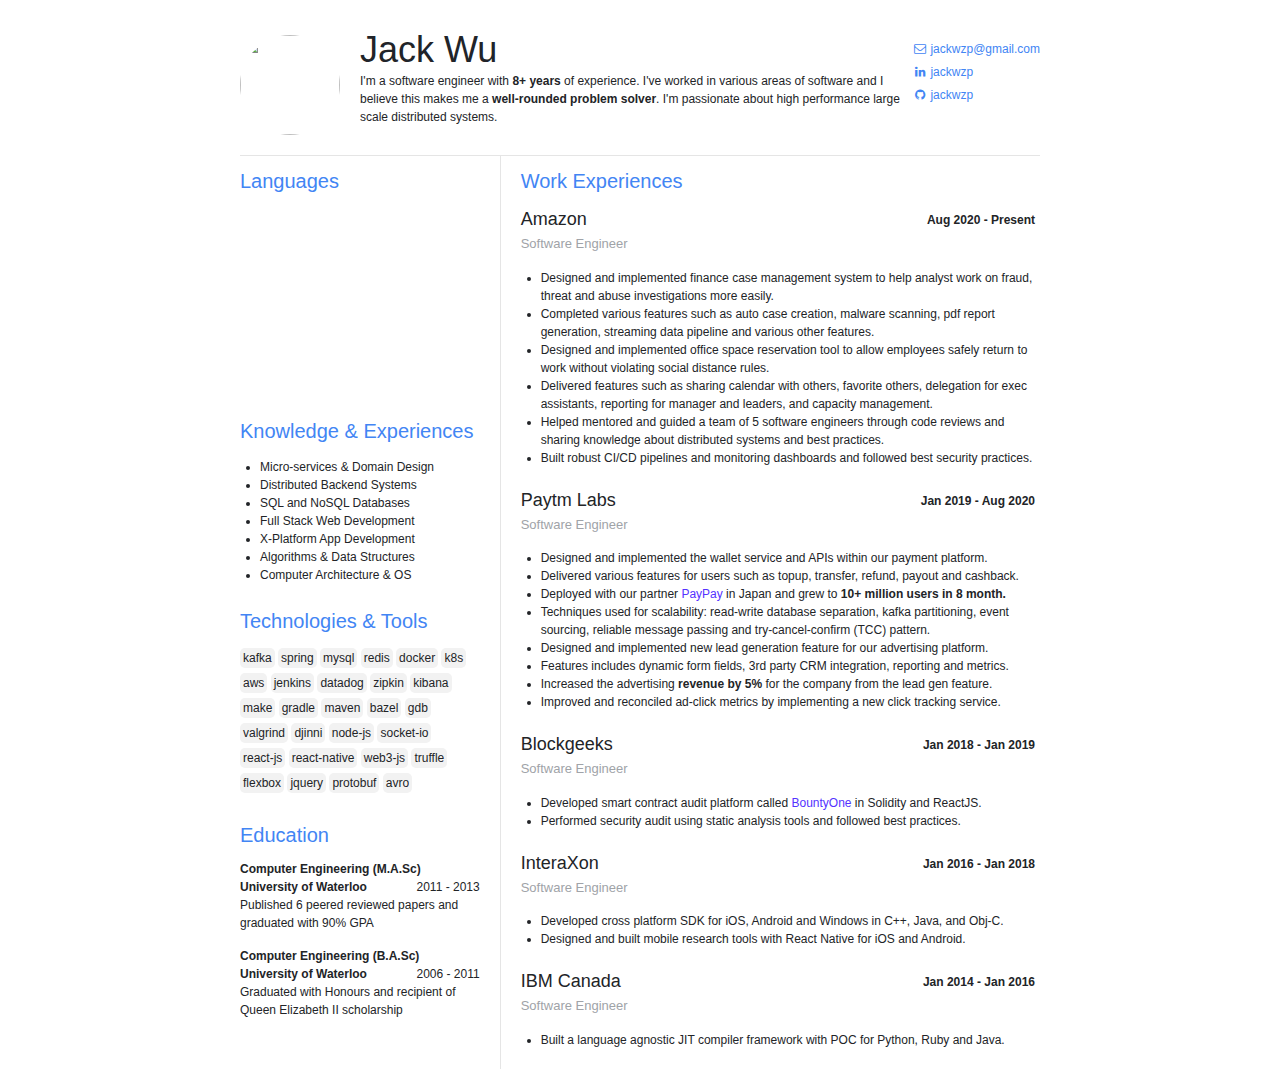
==== commit 46c42274: "Update index.html" ====
--- a/index.html
+++ b/index.html
@@ -19,8 +19,8 @@
             <img id="profile-pic" src="https://en.gravatar.com/userimage/83760290/5ca10c9b306069e3bc7befd057744ef7.png?size=200"/>
             <div class="intro">
                <div class="jumbotron"><h1>Jack Wu</h1></div>
-               <p>I'm a software engineer with <strong>7+ years</strong> of experience. I've worked in various areas of software and I believe this
-                     makes me a <strong>well-rounded problem solver</strong>. I'm passionate about solving the challenges of humanity through the use of technology and education.
+               <p>I'm a software engineer with <strong>8+ years</strong> of experience. I've worked in various areas of software and I believe this
+                     makes me a <strong>well-rounded problem solver</strong>. I'm passionate about high performance large scale distributed systems.</p>
             </div>
             <div class="contact-info">
                <ul>
@@ -40,20 +40,41 @@
                <div class="skills">
                   <h4>Languages</h4>
                   <div id="piechart"></div>
+                  <!-- <p>Java</p>
+                  <div class="w3-border">
+                    <div class="w3-grey" style="height:1px;width:90%"></div>
+                  </div>
+
+                  <p>C/C++</p>
+                  <div class="w3-border">
+                     <div class="w3-grey" style="height:1px;width:90%"></div>
+                  </div>
+
+                  <p>Javascript</p>
+                  <div class="w3-border">
+                    <div class="w3-grey" style="height:1px;width:85%"></div>
+                  </div>
+
+                  <p>Python</p>
+                  <div class="w3-border">
+                    <div class="w3-grey" style="height:1px;width:85%"></div>
+                  </div>
+
+                  <p><strong>Others:</strong> Solidity, Swift, Obj-C, C#</p> -->
                </div>
 
                <div class="knowledge">
                   <h4>Knowledge & Experiences</h4>
                   <ul class="knowledge-list">
-                     <li>Microservices & Dist. Computing</li>
-                     <li>Blockchain & Smart Contracts</li>
+                     <li>Micro-services & Domain Design</li>
+                     <li>Distributed Backend Systems</li>
+                     <li>SQL and NoSQL Databases</li>
                      <li>Full Stack Web Development</li>
-                     <li>X-Platfrom Mobile Development</li>
+                     <li>X-Platform App Development</li>
                      <li>Algorithms & Data Structures</li>
-                     <li>Compilers and Runtimes</li>
                      <li>Computer Architecture & OS</li>
                   </ul>
-                  
+                  <!-- <p class="knowledge-list">Algorithm & Data Structures, Operating Systems, Compilers and Runtimes, Real Time Systems, Computer Architecture, Cross Platform Development and Blockchain</p> -->
                </div>
 
                <div class="frameworks">
@@ -69,7 +90,7 @@
                      <li>web3-js</li> <li>truffle</li>
                      <li>flexbox</li> <li>jquery</li> <li>protobuf</li> <li>avro</li>
                   </ul>
-                  
+                  <!-- <p class="knowledge-list">nodejs, socket-io, react, react native, sails JS, flexbox, jQuery, Ajax, mongoDB, MySQL, Postgres, Unity, docker, bash, make, gdb, valgrind, git, djinni, jenkins, bazel</p> -->
                </div>
 
                <div class="education">
@@ -104,14 +125,14 @@
                         <h2>Amazon</h2>
                         <p><strong>Aug 2020 - Present</strong></p>
                      </div>
-                     <h3>Sr. Software Engineer</h3>
-                     <ul>
-                        <li>Designed and implemented finance case management system to help analyst work on fraud, threat and abuse investigations more easily</li>
-                        <li>Completed various features such as auto case allocation, auto child case resolution, data enrichment, notification regarding SLA deadlines and etc.</li>
-                        <li>Designed and implemented office space reservation tool to allow employees safely return to work without violating social distance rules</li>
-                        <li>Delivered features such as sharing calendar with others, favorite others, delegation for exec assistants, reporting for manager and leaders, and capacity management</li>
-                        <li>Helped mentored and guided a team of 5 software engineers through code reviews and sharing knowledge about distributed systems and best practices</li>
-                        <li>Built a robust CI/CD pipeline and monitoring dashboard to ensure operational excellence</li>
+                     <h3>Software Engineer</h3>
+                     <ul>
+                        <li>Designed and implemented finance case management system to help analyst work on fraud, threat and abuse investigations more easily.</li>
+                        <li>Completed various features such as auto case creation, malware scanning, pdf report generation, streaming data pipeline and various other features.</li>
+                        <li>Designed and implemented office space reservation tool to allow employees safely return to work without violating social distance rules.</li>
+                        <li>Delivered features such as sharing calendar with others, favorite others, delegation for exec assistants, reporting for manager and leaders, and capacity management.</li>
+                        <li>Helped mentored and guided a team of 5 software engineers through code reviews and sharing knowledge about distributed systems and best practices.</li>
+                        <li>Built robust CI/CD pipelines and monitoring dashboards and followed best security practices.</li>
                      </ul>
                   </div>
 
@@ -121,17 +142,17 @@
                       <h2>Paytm Labs</h2>
                       <p><strong>Jan 2019 - Aug 2020</strong></p>
                     </div>
-                    <h3>Backend Enginner</h3>
+                    <h3>Software Engineer</h3>
                     <ul>
-                      <li>Designed and implemented the wallet service and APIs within our payment platform</li>
-                      <li>Delivered various features for users such as topup, transfer, refund, payout and cashback</li>
-                      <li>Deployed with our partner <a href='https://techcrunch.com/2019/08/08/paypay-10m-users/'>PayPay</a> in Japan and grew to <strong>10+ million users in 8 month</strong></li>
-                      <li>Techniques used for scalability: read-write database separation, kafka partitioning, event sourcing, reliable message passing and try-cancel-confirm (TCC) pattern</li>
+                      <li>Designed and implemented the wallet service and APIs within our payment platform.</li>
+                      <li>Delivered various features for users such as topup, transfer, refund, payout and cashback.</li>
+                      <li>Deployed with our partner <a href='https://techcrunch.com/2019/08/08/paypay-10m-users/'>PayPay</a> in Japan and grew to <strong>10+ million users in 8 month.</strong></li>
+                      <li>Techniques used for scalability: read-write database separation, kafka partitioning, event sourcing, reliable message passing and try-cancel-confirm (TCC) pattern.</li>
                       <!-- <li>recon, ingestion, cron jobs, reporting, tcc pattern, api, sagas, audit log, sharding, TiDB, jwt, migration, sqs indexer, AM sunset, paymentv3, reliable messaging, script engine, log4j, eks, s3, </li> -->
-                      <li>Designed and implemented new lead generation feature for our advertising platform</li>
-                      <li>Features includes dynamic form fields, 3rd party CRM integration, reporting and metrics</li>
-                      <li>Increased the advertising <strong>revenue by 5%</strong> for the company from the lead gen feature</li>
-                      <li>Improved and reconciled ad-click metrics by implementing a new click tracking service</li>
+                      <li>Designed and implemented new lead generation feature for our advertising platform.</li>
+                      <li>Features includes dynamic form fields, 3rd party CRM integration, reporting and metrics.</li>
+                      <li>Increased the advertising <strong>revenue by 5%</strong> for the company from the lead gen feature.</li>
+                      <li>Improved and reconciled ad-click metrics by implementing a new click tracking service.</li>
                     </ul>
                   </div>
 
@@ -140,12 +161,11 @@
                       <h2>Blockgeeks</h2>
                       <p><strong>Jan 2018 - Jan 2019</strong></p>
                     </div>
-                    <h3>Blockchain Engineer</h3>
+                    <h3>Software Engineer</h3>
                     <ul>
-                      <li>Developed smart contract audit platform called <a href='https://bountyone.io'>BountyOne</a> in Solidity and ReactJS</li>
-                      <li>Performed security audit using static analysis tools and followed best practices</li>
-                     <li>Create ERC 721 tokens for student degree certification on the blockchain</li>
-                     <li>Created course contents for Bitcoin, Ethereuem, Cryptoeconomics and Cosmos</li>                      
+                      <li>Developed smart contract audit platform called <a href='https://bountyone.io'>BountyOne</a> in Solidity and ReactJS.</li>
+                      <li>Performed security audit using static analysis tools and followed best practices.</li>
+                      <!-- <li>Created ERC 721 tokens for student degree certification on the blockchain</li> -->
                     </ul>
                   </div>
 
@@ -154,10 +174,11 @@
                         <h2>InteraXon</h2>
                         <p><strong>Jan 2016 - Jan 2018</strong></p>
                      </div>
-                     <h3>SDK & Tools Engineer</h3>
-                     <ul>
-                        <li>Developed cross platform SDK for iOS, Android and Windows in C++, Java, and Obj-C</li>
-                        <li>Designed and built mobile research tools with React Native for iOS and Android</li>
+                     <h3>Software Engineer</h3>
+                     <ul>
+                        <li>Developed cross platform SDK for iOS, Android and Windows in C++, Java, and Obj-C.</li>
+                        <li>Designed and built mobile research tools with React Native for iOS and Android.</li>
+                        <!-- <li>Prototyped real time cloud data visualization using Web Bluetooth and Sails JS</li> -->
                      </ul>
                   </div>
 
@@ -166,14 +187,41 @@
                         <h2>IBM Canada</h2>
                         <p><strong>Jan 2014 - Jan 2016</strong></p>
                      </div>
-                     <h3>JIT Compiler Engineer</h3>
-                     <ul>
-                        <li>Converted existing Java JIT compiler to be a language agnostic framework that can be used to implement JIT compilers for
-                        Python, Ruby and other languages more easily</li>
-                     </ul>
-                  </div>
-
+                     <h3>Software Engineer</h3>
+                     <ul>
+                        <li>Built a language agnostic JIT compiler framework with POC for Python, Ruby and Java.</li>
+                        <!-- <li>Debugged and fixed many defects including register allocation bugs, instruction selection problems, optimization issues,
+                        linkage prologue/epilogue and etc.</li> -->
+                     </ul>
+                  </div>
+
+                  <!-- <div class="experience-item">
+                     <div class="exp-title">
+                        <h2>Real Time Systems Researcher</h2>
+                        <p><strong>Sept 2011 - Dec 2013</strong></p>
+                     </div>
+                     <h3>Rockwell Collins</h3>
+                     <ul>
+                        <li>Developed a technique to improve predictability of memory read operations based on a scheduling algorithm that leverages the open-row policy of DRAM device</li>
+                        <li>Created a memory controller simulator in python to run various simulation for different memory devices and produced worst case execution time results</li>
+                        <li>Worked with embedded multi-core systems running hypervisor that provided different OSes for different partitions in the system</li>
+                     </ul>
+                  </div> -->
                </section>
+
+               <!-- <section class="projects">
+                  <h4>Personal Projects</h4>
+                  <ul>
+                        <li>Built a bitcoin web wallet that can send and receive bitcoin on testnet and mainnet</li>
+                        <li>Implemented a fantasy basketball analysis tool with python, mysql and jupyter notebook</li>
+                        <li>Created Mac OSX adult content blocker that works across multiple browsers</li>
+                        <li>Made a HTML/CSS/JS playground app similar to codepen</li> -->
+                        <!-- <li>Nodejs bookstore app that allow admin to add/delete/modify book inventory</li> -->
+                        <!-- <li>Built a real time chat app with socket-io</li> -->
+                        <!-- <li>Weather app with php and mySQL for user to lookup weather for a location</li> -->
+                        <!-- <li>Postal code lookup app where user input an address</li> -->
+                     <!-- </ul>
+               </section> -->
             </div>
          </div>
 
@@ -188,10 +236,10 @@
 
             var data = google.visualization.arrayToDataTable([
                ['Lang', 'YOE'],
-               ['Java (6 Yrs)', 5],
-               ['Python (4 Yrs)', 4],
-               ['Solidity (3 Yrs)', 4],
-               ['JS (3 Yrs)', 3],
+               ['Java (4 Yrs)', 4],
+               ['Python (3 Yrs)', 3.5],
+               ['C/C++ (4 Yrs)', 4],
+               ['JS (2 Yrs)', 2.5],
                ['Others', 1.5]
             ]);
 
--- a/style.css
+++ b/style.css
@@ -1,6 +1,5 @@
 body {
     font-family: Avenir-Book, sans-serif;
-    /*background: #f7f6f5;*/
     color: #212429;
     margin: 0;
     text-rendering: optimizeLegibility;
@@ -21,7 +20,7 @@
     transition: color 0.25s
 }
 a:hover {
-    color: #0C85AC;
+    color: #4285F4;
     -webkit-transition: color 0.25s;
     transition: color 0.25s
 }
@@ -35,12 +34,12 @@
     font-weight: 400
 }
 h3 {
-    font-weight: 300
+    font-weight: 300;
 }
 h4 {
     font-family: Avenir-Heavy, sans-serif;
     font-size: 14px;
-    color: #BAADA3;
+    color: #4285F4;
     margin-bottom: 20px;
     margin-top: 25px
 }
@@ -50,22 +49,10 @@
     color: #222427;
 }
 
-/*ul {
-    list-style-type: none;
-    margin: 0;
-    padding: 0
-}
-ul li {
-    display: inline;
-    font-family: Avenir-Medium, sans-serif;
-    font-size: 18px;
-    color: #0C85AC;
-    padding: 5px
-}
-ul li:first-of-type {
-    margin-right: 25px;
-    padding-left: 0
-}*/
+
+.experience-item .h3 {
+    margin-bottom: -10px !important;
+}
 
 
 .container {
@@ -82,50 +69,51 @@
 }
 
 #profile-pic {
+    flex: inherit;
     border-radius: 50%;
-    margin: 20px 20px 20px 0;
+    margin: 15px 20px 20px 0;
     width: 100px;
     height: 100px;
 }
 
+.jumbotron {
+    display: flex;
+    flex-direction: column;
+    justify-content: space-around;
+    margin-bottom: -20px;
+    margin-right: -20px;
+}
+
 .intro {
-    margin-top: 10px;
-    flex: 5;
-}
-
-.jumbotron {
-    display: flex;
-    justify-content: space-between;
-    margin-bottom: -10px;
-    /*margin-right: 10px;*/
-}
-
-.icon-item {
-    margin-right: 10px;
-}
-
-.contact-info {
-    display: flex;
-    flex: 2;
-    flex-direction: column;
-    justify-content: space-between;
-    margin-left: -30px;
+    flex: 3;
 }
 
 .contact-info ul {
     list-style-type: none;
+    display: flex;
+    flex-direction: column;
+    justify-content: space-between;
+    margin-top: 20px;
+    margin-left: -35px;
 }
 
 .contact-info ul li {
     font-family: Avenir-Medium, sans-serif;
     font-size: 12px;
-    color: #0C85AC;
-    padding: 5px;
-}
+    color: #4285F4;
+    padding-bottom: 5px;
+}
+
+.icon-item {
+    margin-right: 3px;
+}
+
+
+
 
 .main-info {
     border-top: 1px solid rgba(0, 0, 0, 0.1);
-    display: flex;    
+    display: flex;
 }
 
 .side-bar {
@@ -136,6 +124,11 @@
     flex-direction: column;
 }
 
+#piechart {
+    width: 200px;
+    height: 200px;
+}
+
 .info {
     flex: 2;
 }
@@ -146,7 +139,6 @@
 }
 
 .knowledge-list {
-    /*text-align: justify;*/
     line-height: 18px;
     margin-right: 20px;
 }
@@ -161,7 +153,7 @@
 .frameworks ul {
     list-style: none;
     margin-right: 20px;
-    overflow: hidden; 
+    overflow: hidden;
     padding: 0;
     font-family: Avenir-Book, Avenir-Light, sans-serif;
     font-size: 12px;
@@ -211,8 +203,8 @@
 .experience-item h3 {
     margin-top: 0;
     font-family: Avenir-Heavy, sans-serif;
-    font-size: 15px;
-    color: #222427
+    font-size: 13px;
+    color: #a0a3a8
 }
 
 .exp-title {
@@ -232,6 +224,10 @@
     font-family: Avenir-Book, Avenir-Light, sans-serif;
     font-size: 12px;
     color: #222427;
+}
+
+.experience-item ul li a {
+    color: #5433FF;
 }
 
 .projects ul {
@@ -282,93 +278,3 @@
         padding: 10px
     }
 }
-
-
-/*section.experience {
-    border-top: 1px solid rgba(0, 0, 0, 0.1);
-    margin-bottom: 60px
-}*/
-
-/*.left-col {
-    width: 20%;
-    box-sizing: border-box;
-    display: inline-block;
-    vertical-align: top;
-    font-family: Avenir-Book, Avenir-Light, sans-serif;
-    font-size: 15px;
-    color: #222427;
-    letter-spacing: 1px;
-    padding-right: 20px
-}
-.right-col {
-    width: 80%;
-    box-sizing: border-box;
-    display: inline-block;
-    vertical-align: top;
-    margin-bottom: 20px
-}
-.right-col h2 {
-    margin: 0;
-    font-family: Avenir-Heavy, sans-serif;
-    font-size: 18px;
-    color: #222427
-}
-.right-col h3 {
-    margin-top: 0;
-    font-family: Avenir-Heavy, sans-serif;
-    font-size: 15px;
-    color: #222427
-}
-*/
-
-
-/*section.intro {
-    margin: 0
-}
-section.intro a {
-    color: #0C85AC
-}
-section.intro a:hover {
-    color: #222427
-}
-section.intro li a::after {
-    content: url('arrow.svg');
-    padding: 0 2px 0 10px;
-    position: relative;
-    top: -3px;
-    right: 0;
-    -webkit-transition: right 0.75s ease;
-    transition: right 0.75s ease
-}
-section.intro li a:hover::after {
-    right: -10px;
-    -webkit-transition: right 0.5s ease;
-    transition: right 0.5s ease
-}*/
-
-
-/*section.footer {
-    text-align: center;
-    margin: 75px auto 75px auto;
-    max-width: 260px
-}
-section.footer p {
-    font-family: Avenir-Medium, sans-serif;
-    font-size: 18px;
-    color: #222427;
-    line-height: 30px
-}
-section.footer a {
-    color: #0C85AC
-}
-section.footer a:hover {
-    color: #000
-}
-section.footer .sunset {
-    text-align: center;
-    margin-top: 60px
-}
-section.footer .sunset img {
-    width: 50px;
-    height: 50px
-}*/